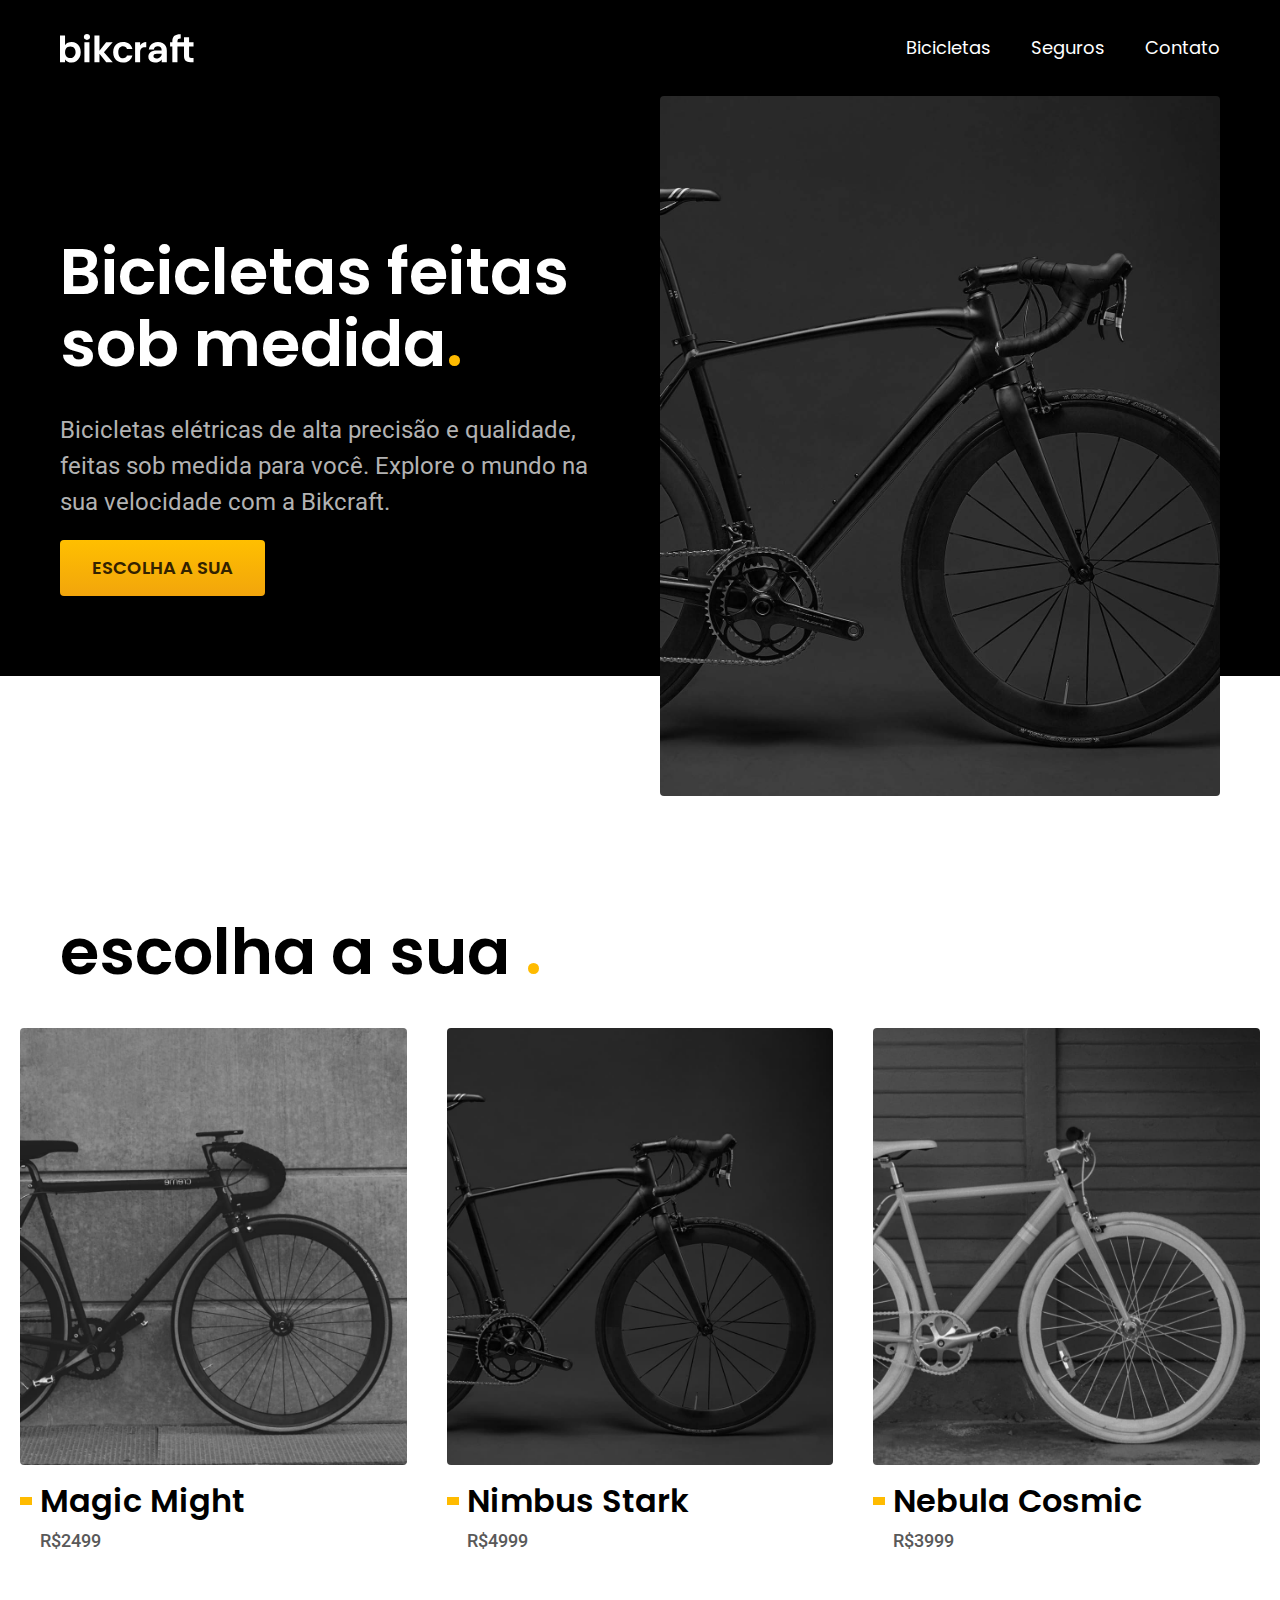
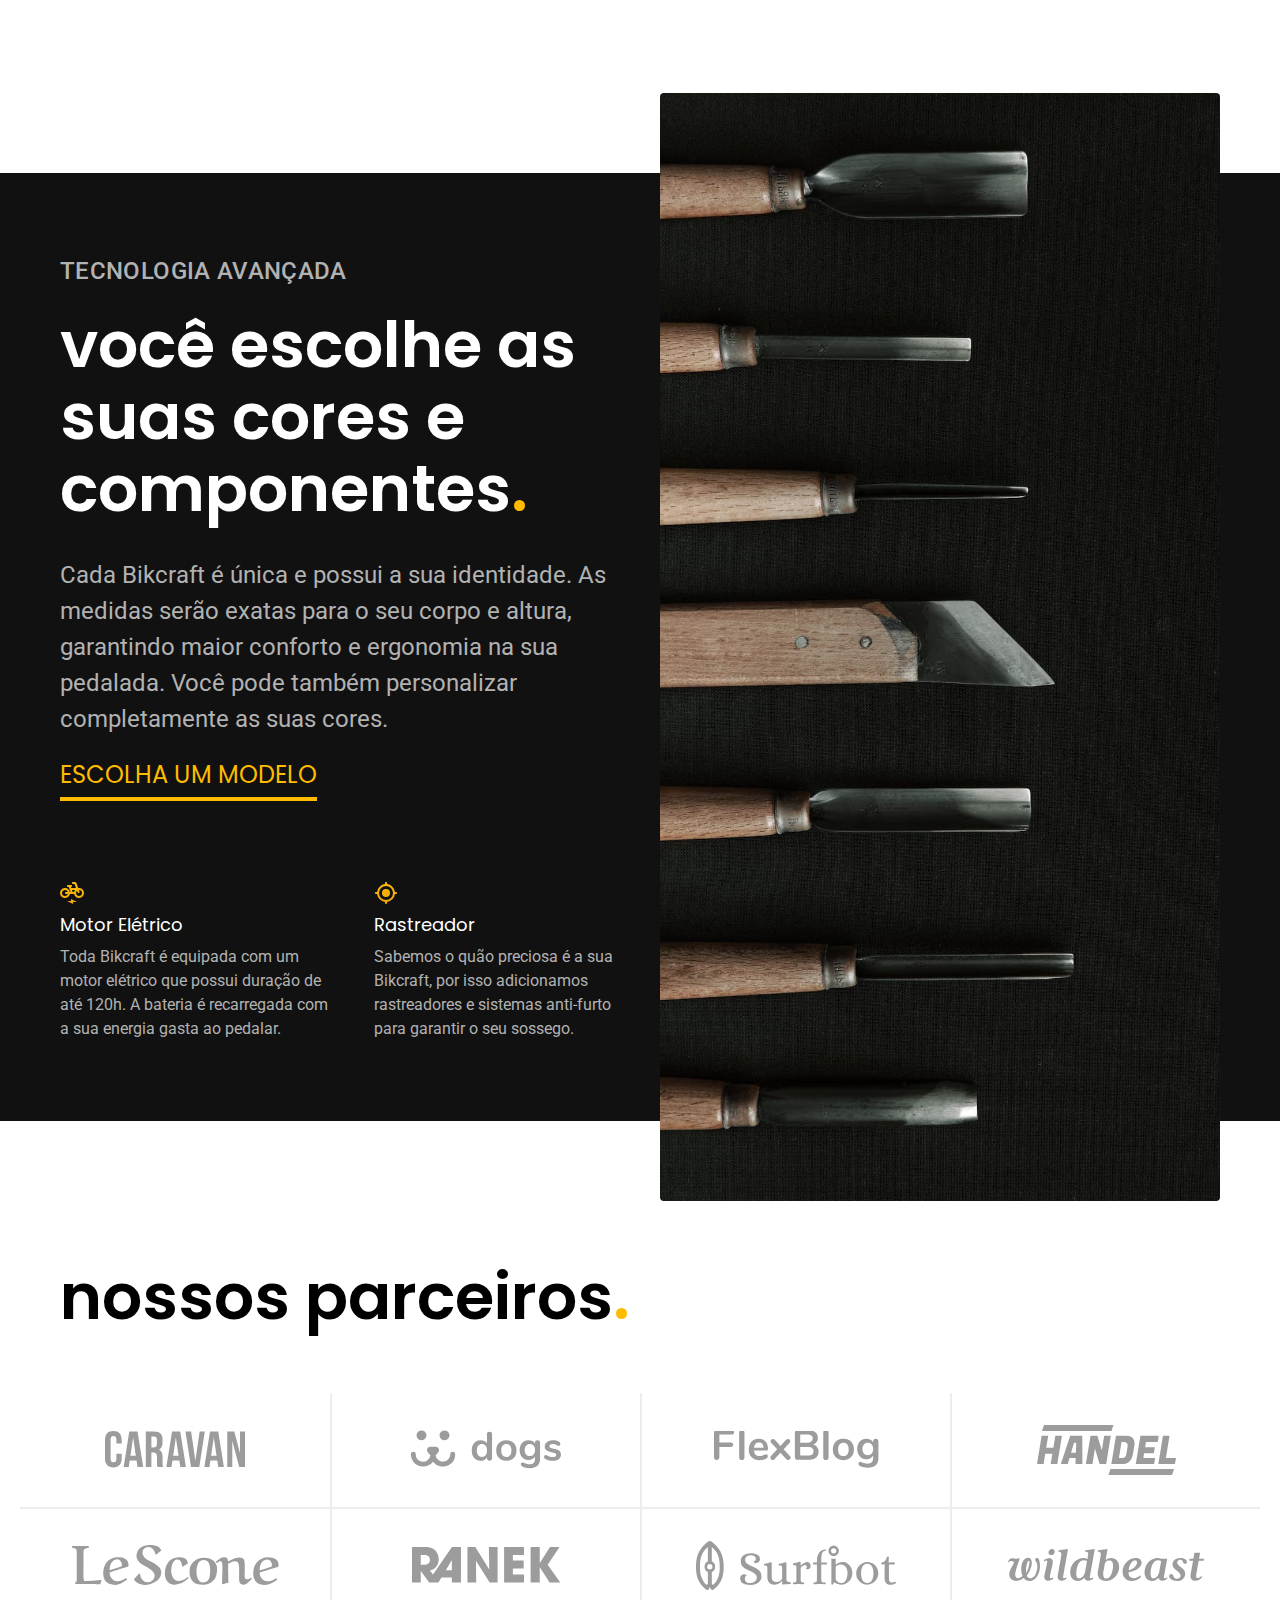
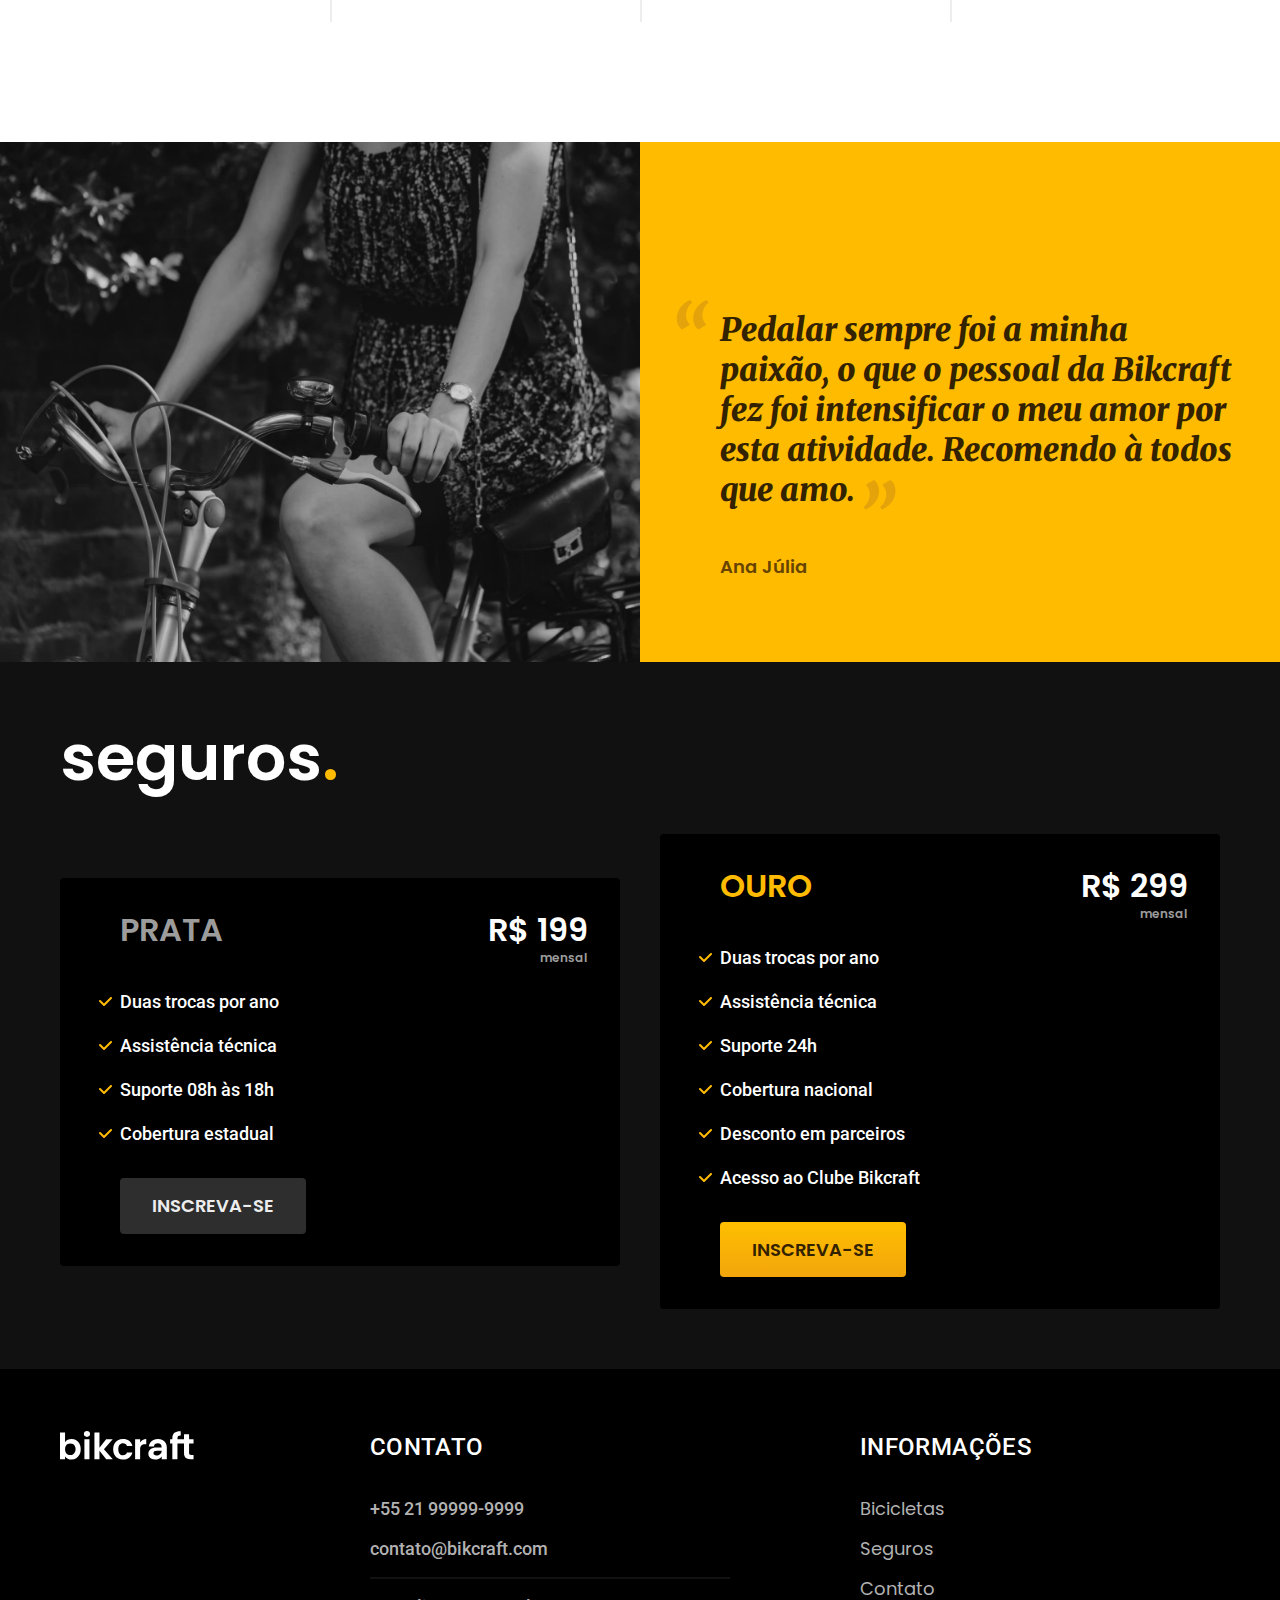
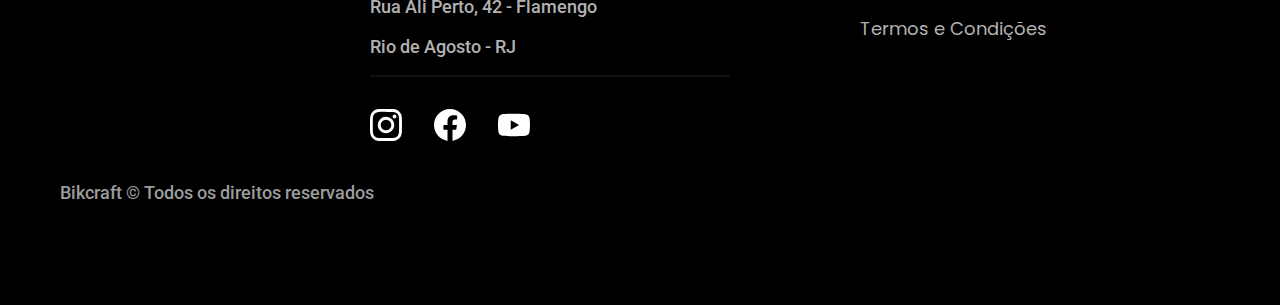
==== index.html @ 6a94d879 "edit: index title" ====
<!DOCTYPE html>
<html lang="pt-br">
  <head>
    <meta charset="UTF-8" />
    <meta name="viewport" content="width=device-width, initial-scale=1.0" />
    <title>Bikcraft - Bicicletas Elétricas</title>
    <meta
      name="description"
      content="Bicicletas elétricas de alta precisão e qualidade, feitas sob medida para você. Explore o mundo na sua velocidade com a Bikcraft."
    />

    <link rel="stylesheet" href="./css/style.css" />

    <!-- Google fonts -->
    <link rel="preconnect" href="https://fonts.googleapis.com" />
    <link rel="preconnect" href="https://fonts.gstatic.com" crossorigin />
    <link
      href="https://fonts.googleapis.com/css2?family=Merriweather:ital,wght@1,900&family=Poppins:wght@400;600&family=Roboto:wght@400;500&display=swap"
      rel="stylesheet"
    />

    <!---->
  </head>
  <body>
    <header class="header c12-bg">
      <div class="header__container container">
        <a href="./"><img src="./img/bikcraft.svg" alt="Bikcraft" /></a>
        <nav aria-label="primaria">
          <ul class="header__menu c0-txt font-1-m">
            <li><a href="./bicicletas.html">Bicicletas</a></li>
            <li><a href="./seguros.html">Seguros</a></li>
            <li><a href="./contato.html">Contato</a></li>
          </ul>
        </nav>
      </div>
    </header>

    <main class="introducao c12-bg c0-txt">
      <div class="introducao__container container">
        <div class="introducao__conteudo">
          <h1 class="font-1-xxl">
            Bicicletas feitas sob medida<span class="p1-txt">.</span>
          </h1>
          <p class="font-2-l c5-txt">
            Bicicletas elétricas de alta precisão e qualidade, feitas sob medida
            para você. Explore o mundo na sua velocidade com a Bikcraft.
          </p>
          <a class="botao" href="./bicicletas.html">Escolha a sua</a>
        </div>
        <div class="introducao__img">
          <img
            src="./img/fotos/introducao.jpg"
            alt="Bicicleta elétrica preta"
          />
        </div>
      </div>
    </main>

    <article class="bicicletas-lista">
      <h2 class="container font-1-xxl">
        escolha a sua <span class="p1-txt">.</span>
      </h2>

      <ul>
        <li>
          <a href="./bicicletas/magic.html">
            <img src="./img/bicicletas/magic-home.jpg" alt="Bicicleta preta" />
            <h3 class="font-1-xl">Magic Might</h3>
            <span class="font-2-m c8-txt">R$2499</span>
          </a>
        </li>

        <li>
          <a href="./bicicletas/nimbus.html">
            <img src="./img/bicicletas/nimbus-home.jpg" alt="Bicicleta preta" />
            <h3 class="font-1-xl">Nimbus Stark</h3>
            <span class="font-2-m c8-txt">R$4999</span>
          </a>
        </li>

        <li>
          <a href="./bicicletas/nebula.html">
            <img
              src="./img/bicicletas/nebula-home.jpg"
              alt="Bicicleta branca"
            />
            <h3 class="font-1-xl">Nebula Cosmic</h3>
            <span class="font-2-m c8-txt">R$3999</span>
          </a>
        </li>
      </ul>
    </article>

    <article class="tecnologia c11-bg c0-txt">
      <div class="tecnologia__container container">
        <div class="tecnologia__conteudo">
          <span class="font-2-l-b c5-txt">Tecnologia Avançada</span>
          <h2 class="font-1-xxl">
            você escolhe as suas cores e componentes<span class="p1-txt"
              >.</span
            >
          </h2>
          <p class="font-2-l c5-txt">
            Cada Bikcraft é única e possui a sua identidade. As medidas serão
            exatas para o seu corpo e altura, garantindo maior conforto e
            ergonomia na sua pedalada. Você pode também personalizar
            completamente as suas cores.
          </p>
          <a class="link" href="./bicicletas.html">Escolha um modelo</a>

          <div class="tecnologia__vantagens">
            <div>
              <img src="./img/icones/eletrica.svg" alt="" />
              <h3 class="font-1-m">Motor Elétrico</h3>
              <p class="font-2-s c5-txt">
                Toda Bikcraft é equipada com um motor elétrico que possui
                duração de até 120h. A bateria é recarregada com a sua energia
                gasta ao pedalar.
              </p>
            </div>
            <div>
              <img src="./img/icones/rastreador.svg" alt="" />
              <h3 class="font-1-m">Rastreador</h3>
              <p class="font-2-s c5-txt">
                Sabemos o quão preciosa é a sua Bikcraft, por isso adicionamos
                rastreadores e sistemas anti-furto para garantir o seu sossego.
              </p>
            </div>
          </div>
        </div>
        <div class="tecnologia__img">
          <img src="./img/fotos/tecnologia.jpg" alt="" />
        </div>
      </div>
    </article>

    <section class="parceiros" aria-label="Nossos parceiros">
      <h2 class="font-1-xxl container">
        nossos parceiros<span class="p1-txt">.</span>
      </h2>

      <ul>
        <li><img src="./img/parceiros/caravan.svg" alt="Caravan" /></li>
        <li><img src="./img/parceiros/dogs.svg" alt="Dogs" /></li>
        <li><img src="./img/parceiros/flexblog.svg" alt="Flexblog" /></li>
        <li><img src="./img/parceiros/handel.svg" alt="Handel" /></li>
        <li><img src="./img/parceiros/lescone.svg" alt="Lescone" /></li>
        <li><img src="./img/parceiros/ranek.svg" alt="Ranek" /></li>
        <li><img src="./img/parceiros/surfbot.svg" alt="Surfbot" /></li>
        <li><img src="./img/parceiros/wildbeast.svg" alt="Wildbeast" /></li>
      </ul>
    </section>

    <section class="depoimento p1-bg" aria-label="Depoimento">
      <div>
        <img
          src="./img/fotos/depoimento.jpg"
          alt="Pessoa pedalando em uma bicicleta Bikcraft"
        />
      </div>

      <div class="depoimento__conteudo">
        <blockquote class="font-1-xl p5-txt">
          <p>
            Pedalar sempre foi a minha paixão, o que o pessoal da Bikcraft fez
            foi intensificar o meu amor por esta atividade. Recomendo à todos
            que amo.
          </p>
          <span class="font-1-m-b p4-txt">Ana Júlia</span>
        </blockquote>
      </div>
    </section>

    <article class="seguros c11-bg c0-txt">
      <div class="seguros__container container">
        <h2 class="font-1-xxl">seguros<span class="p1-txt">.</span></h2>

        <div class="seguros__item">
          <h3 class="font-1-xl c6-txt">PRATA</h3>
          <span class="font-1-xl"
            >R$ 199 <span class="font-1-xs c6-txt">mensal</span></span
          >

          <ul class="font-2-m">
            <li>Duas trocas por ano</li>
            <li>Assistência técnica</li>
            <li>Suporte 08h às 18h</li>
            <li>Cobertura estadual</li>
          </ul>

          <a class="botao secundario" href="./orcamento.html">Inscreva-se</a>
        </div>

        <div class="seguros__item">
          <h3 class="font-1-xl p1-txt">OURO</h3>
          <span class="font-1-xl"
            >R$ 299 <span class="font-1-xs c6-txt">mensal</span></span
          >

          <ul class="font-2-m">
            <li>Duas trocas por ano</li>
            <li>Assistência técnica</li>
            <li>Suporte 24h</li>
            <li>Cobertura nacional</li>
            <li>Desconto em parceiros</li>
            <li>Acesso ao Clube Bikcraft</li>
          </ul>

          <a class="botao" href="./orcamento.html">Inscreva-se</a>
        </div>
      </div>
    </article>

    <footer class="footer c12-bg c0-txt">
      <div class="footer__container container">
        <img src="./img/bikcraft.svg" alt="Bikcraft" />

        <div class="footer__contato">
          <h3 class="font-2-l-b">Contato</h3>
          <ul class="font-2-m c5-txt">
            <li><a href="tel:+55219999999999">+55 21 99999-9999</a></li>
            <li>
              <a href="mailto:contato@bikcraft.com">contato@bikcraft.com</a>
            </li>
            <li>Rua Ali Perto, 42 - Flamengo</li>
            <li>Rio de Agosto - RJ</li>
          </ul>

          <div class="footer__redes">
            <a href="./">
              <img src="./img/redes/instagram.svg" alt="Instagram" />
            </a>
            <a href="./">
              <img src="./img/redes/facebook.svg" alt="Facebook" />
            </a>
            <a href="./">
              <img src="./img/redes/youtube.svg" alt="Youtube" />
            </a>
          </div>
        </div>

        <div class="footer__informacoes">
          <h3 class="font-2-l-b">Informações</h3>
          <nav>
            <ul class="font-1-m c5-txt">
              <li><a href="./bicicletas.html">Bicicletas</a></li>
              <li><a href="./seguros.html">Seguros</a></li>
              <li><a href="./contato.html">Contato</a></li>
              <li><a href="./termos.html">Termos e Condições</a></li>
            </ul>
          </nav>
        </div>

        <p class="footer__copy font-2-m c6-txt">
          Bikcraft &copy; Todos os direitos reservados
        </p>
      </div>
    </footer>
  </body>
</html>
---- css/style.css ----
@import "./global/global.css";

/* Utils */
@import "./utils/tipografia.css";
@import "./utils/cores.css";
@import "./utils/components.css";

/* Header & Menu */
@import "./global/header.css";

/* Footer */
@import "./global/footer.css";

/* Home */
@import "./home/introducao.css";
@import "./home/tecnologia.css";
@import "./home/parceiros.css";
@import "./home/depoimento.css";

/* Bicicletas */
@import "./bicicletas/bicicletas.css";
@import "./bicicletas/bicicletas-lista.css";

/* Páginas - Bicicleta */
@import "./bicicleta/bicicleta.css";
@import "./bicicleta/seguro.css";

/* Seguros */
@import "./seguros/seguros.css";
@import "./seguros/vantagens.css";
@import "./seguros/perguntas.css";

/* Termos */
@import "./termos/termos.css";
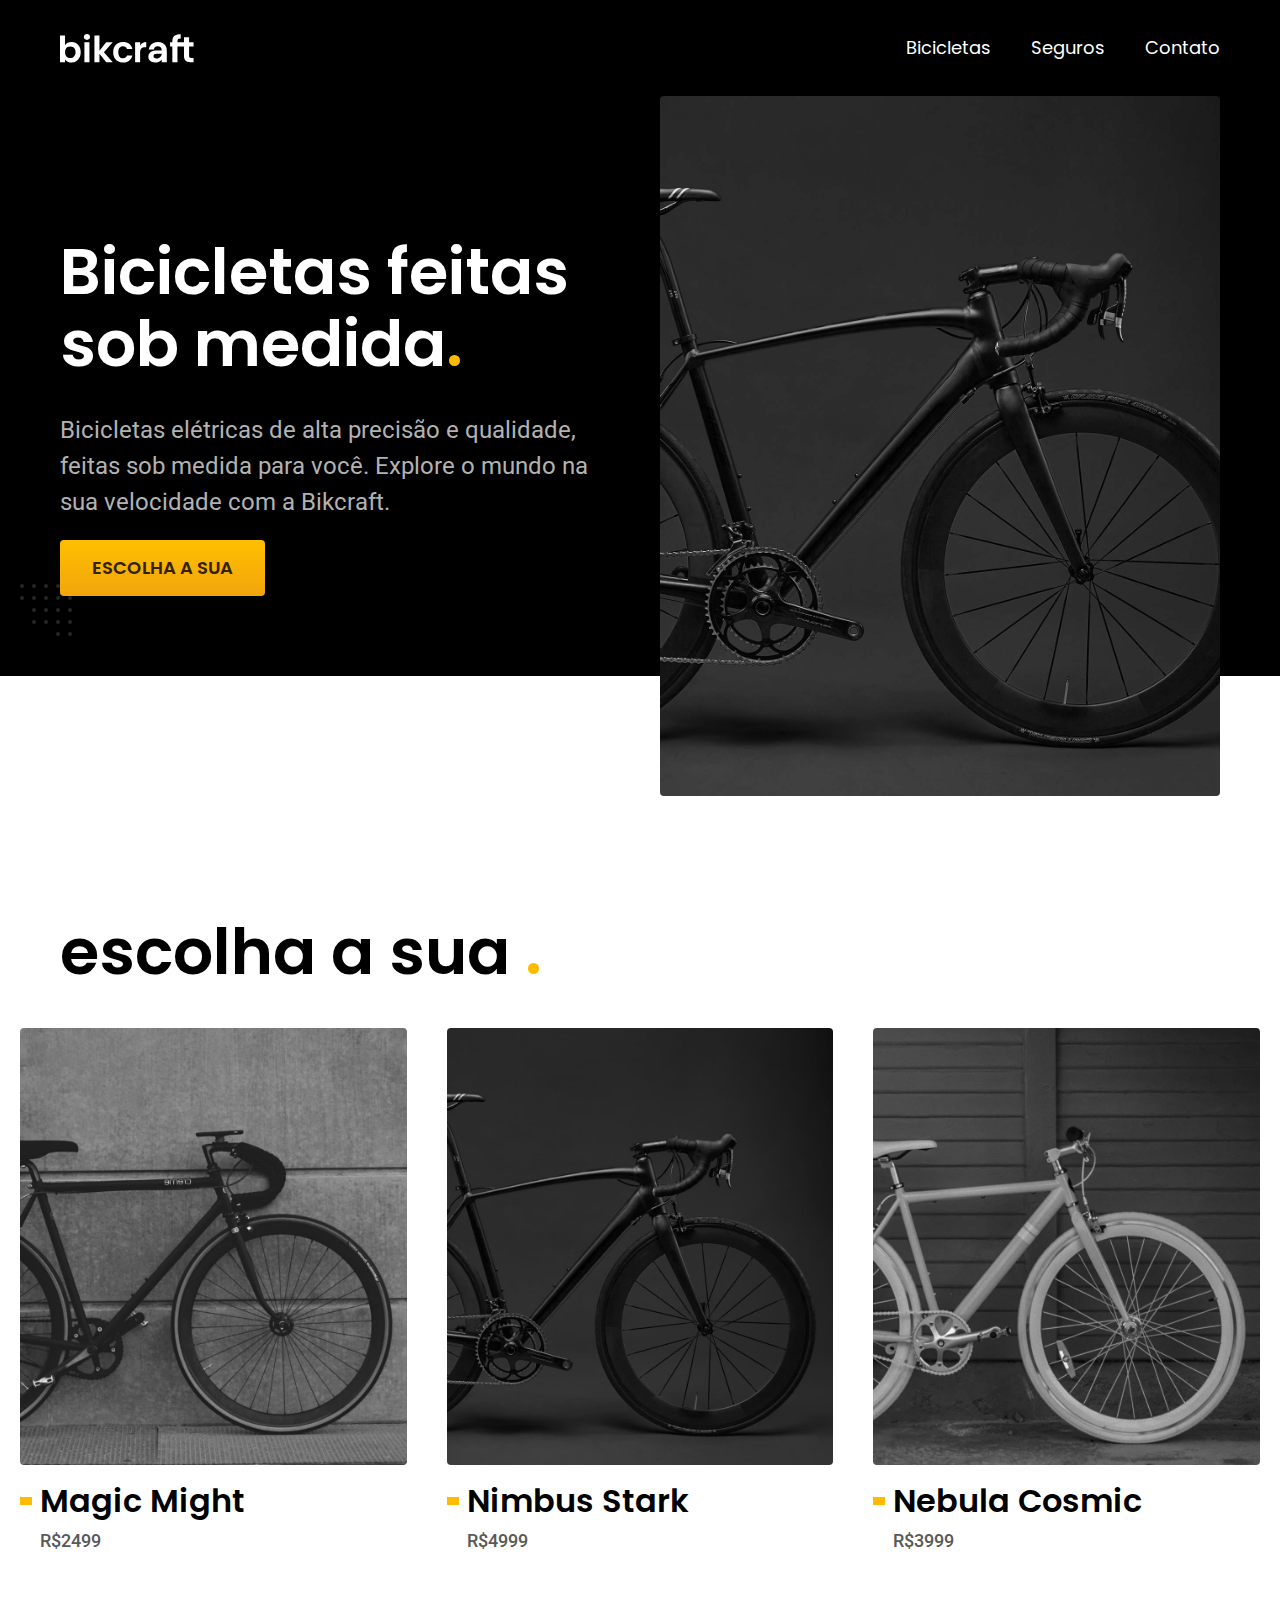
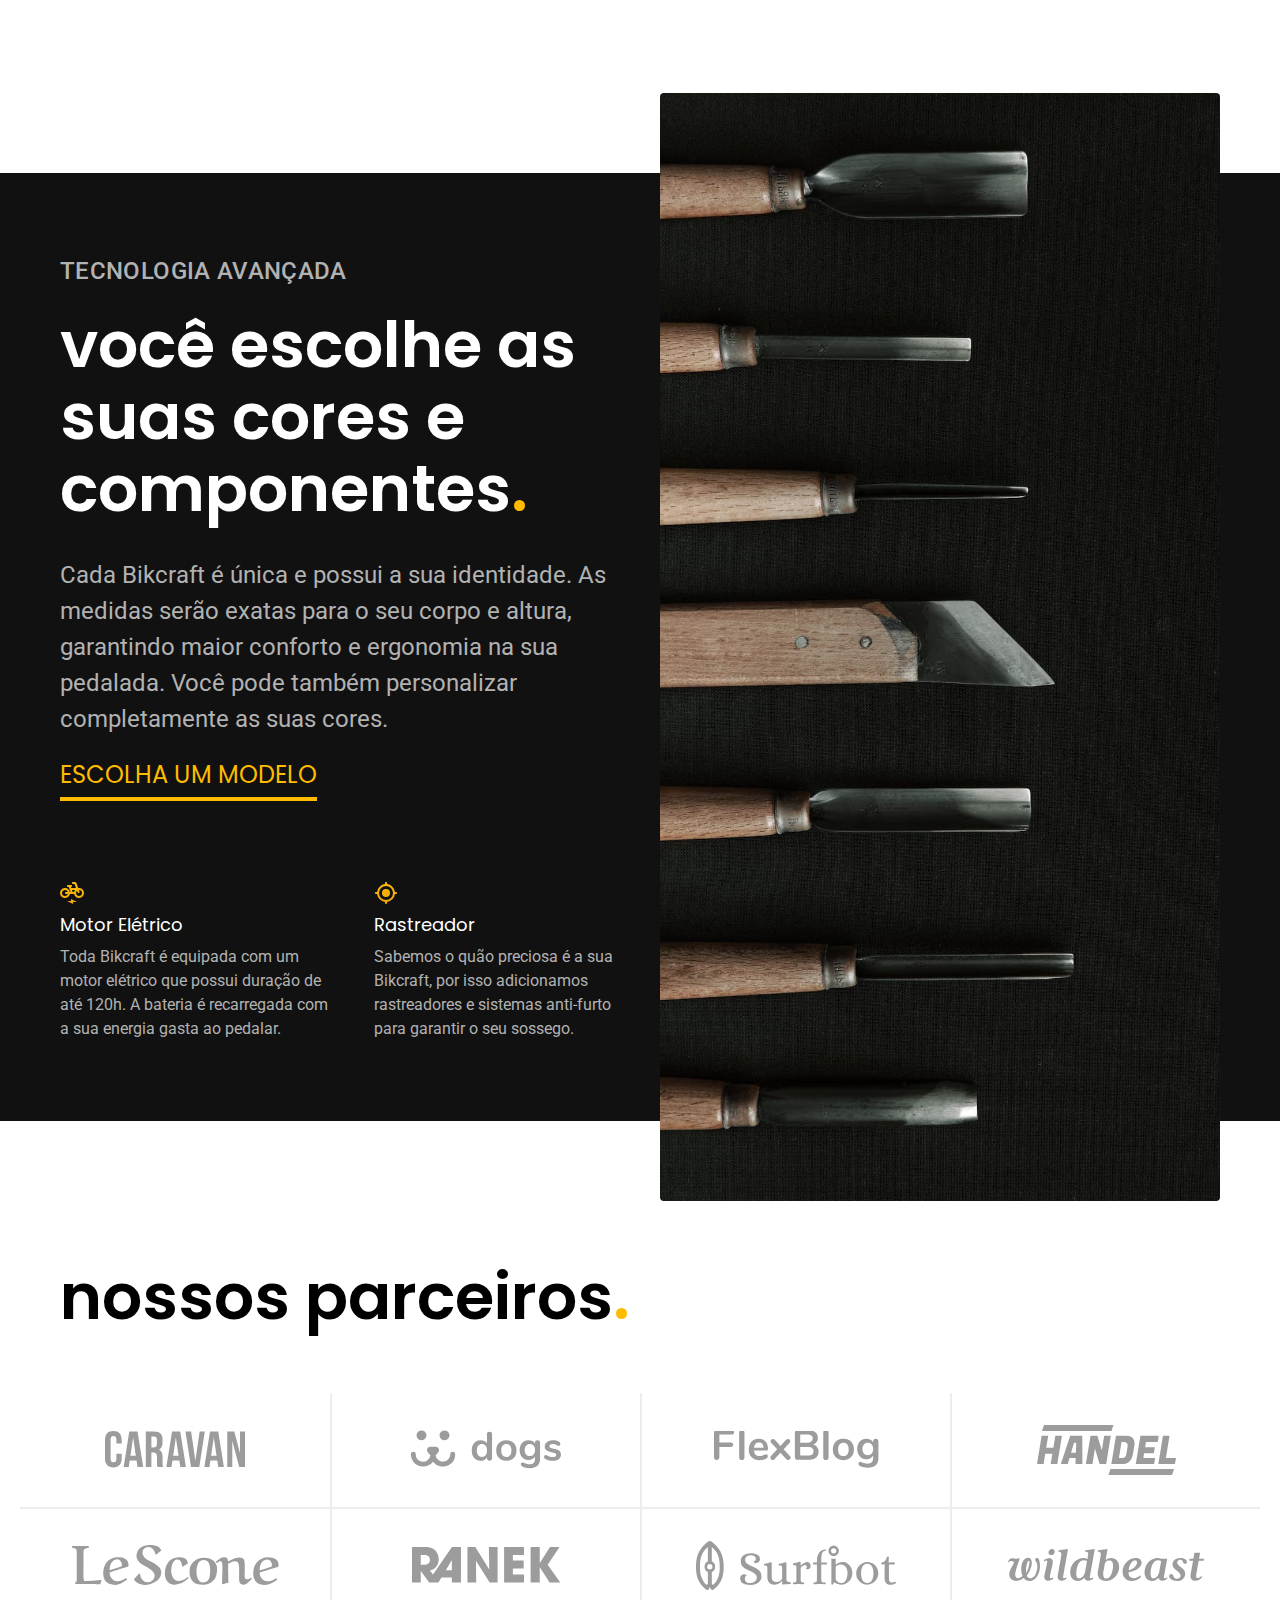
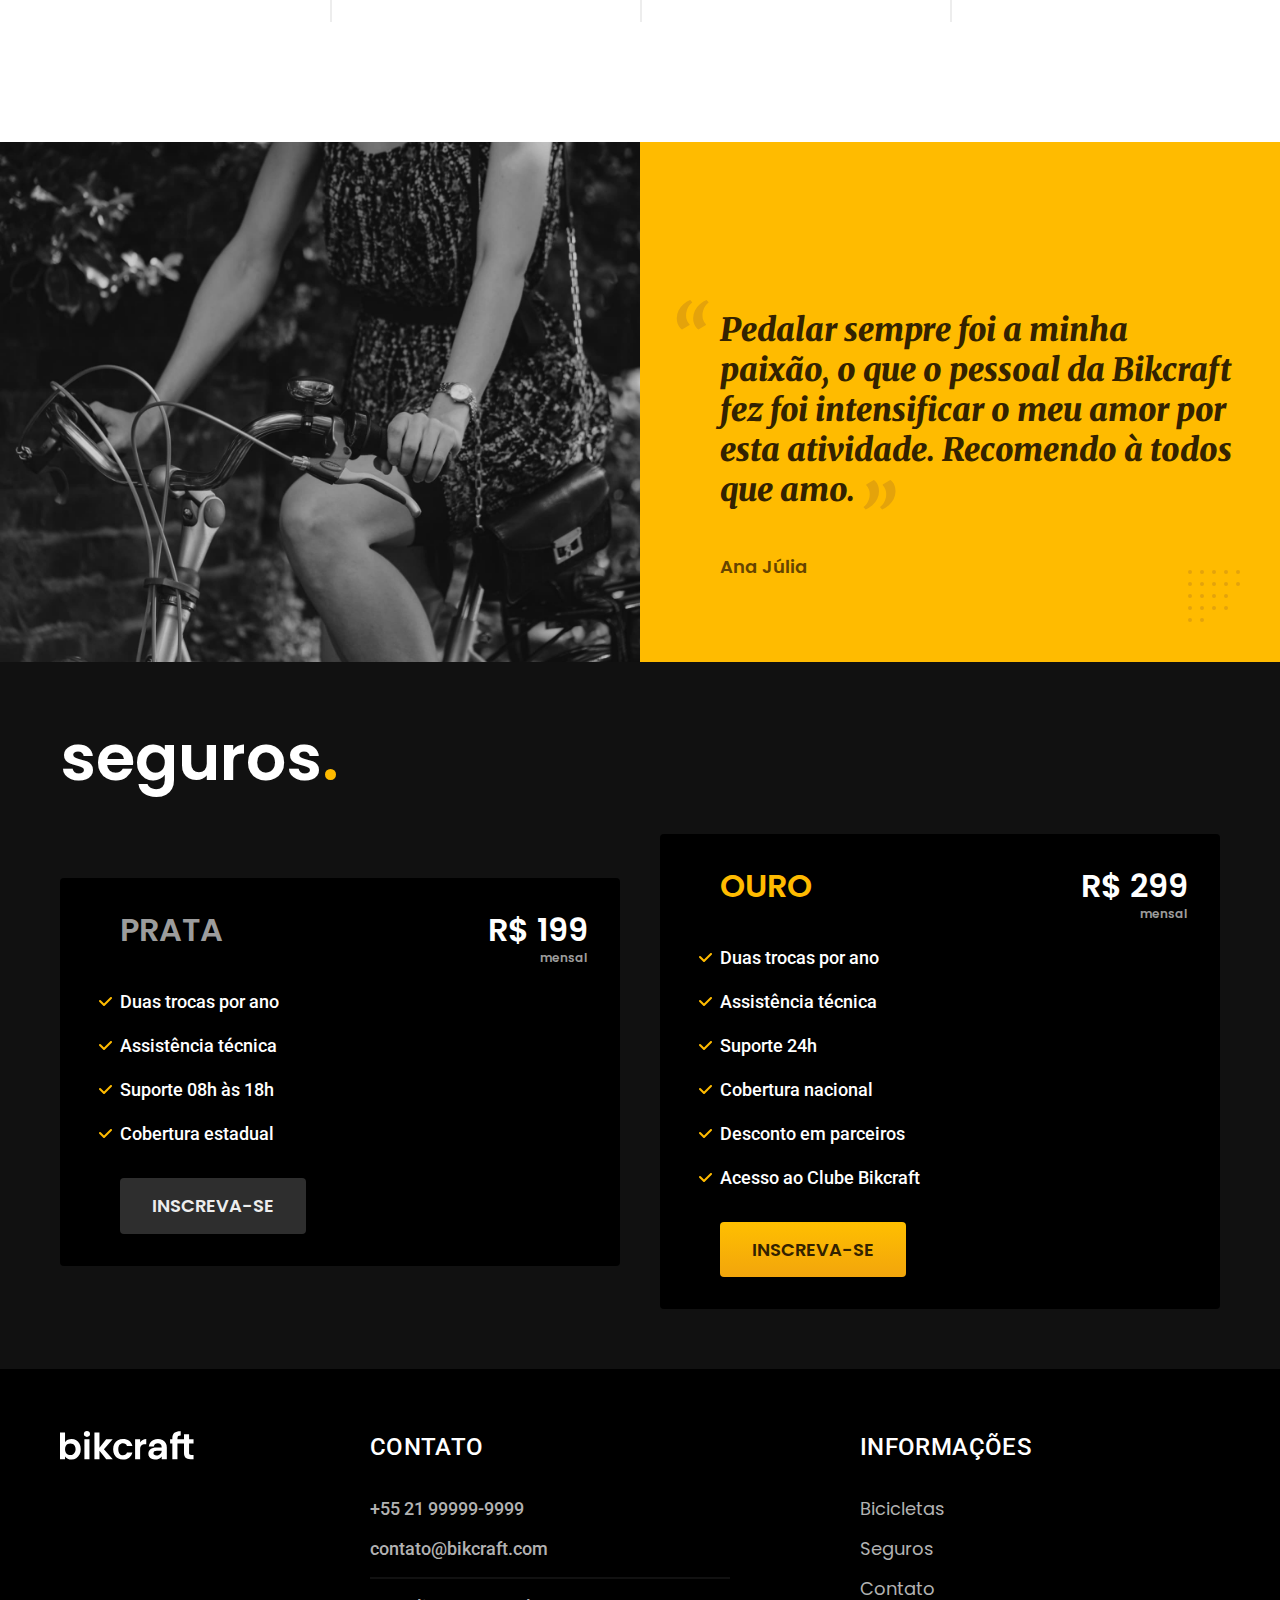
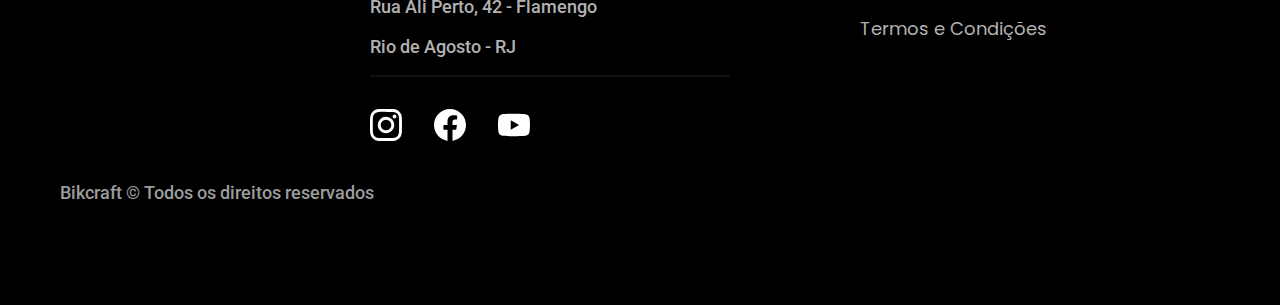
==== commit 36eae672: "add: decorações" ====
--- a/index.html
+++ b/index.html
@@ -35,7 +35,7 @@
       </div>
     </header>
 
-    <main class="introducao c12-bg c0-txt">
+    <main class="introducao c0-txt">
       <div class="introducao__container container">
         <div class="introducao__conteudo">
           <h1 class="font-1-xxl">
--- a/css/style.css
+++ b/css/style.css
@@ -4,6 +4,7 @@
 @import "./utils/tipografia.css";
 @import "./utils/cores.css";
 @import "./utils/components.css";
+@import "./utils/formulario.css";
 
 /* Header & Menu */
 @import "./global/header.css";
@@ -30,5 +31,12 @@
 @import "./seguros/vantagens.css";
 @import "./seguros/perguntas.css";
 
+/* Contato */
+@import "./contato/contato.css";
+@import "./contato/lojas.css";
+
+/* Orçamento */
+@import "./orcamento/orcamento.css";
+
 /* Termos */
 @import "./termos/termos.css";
